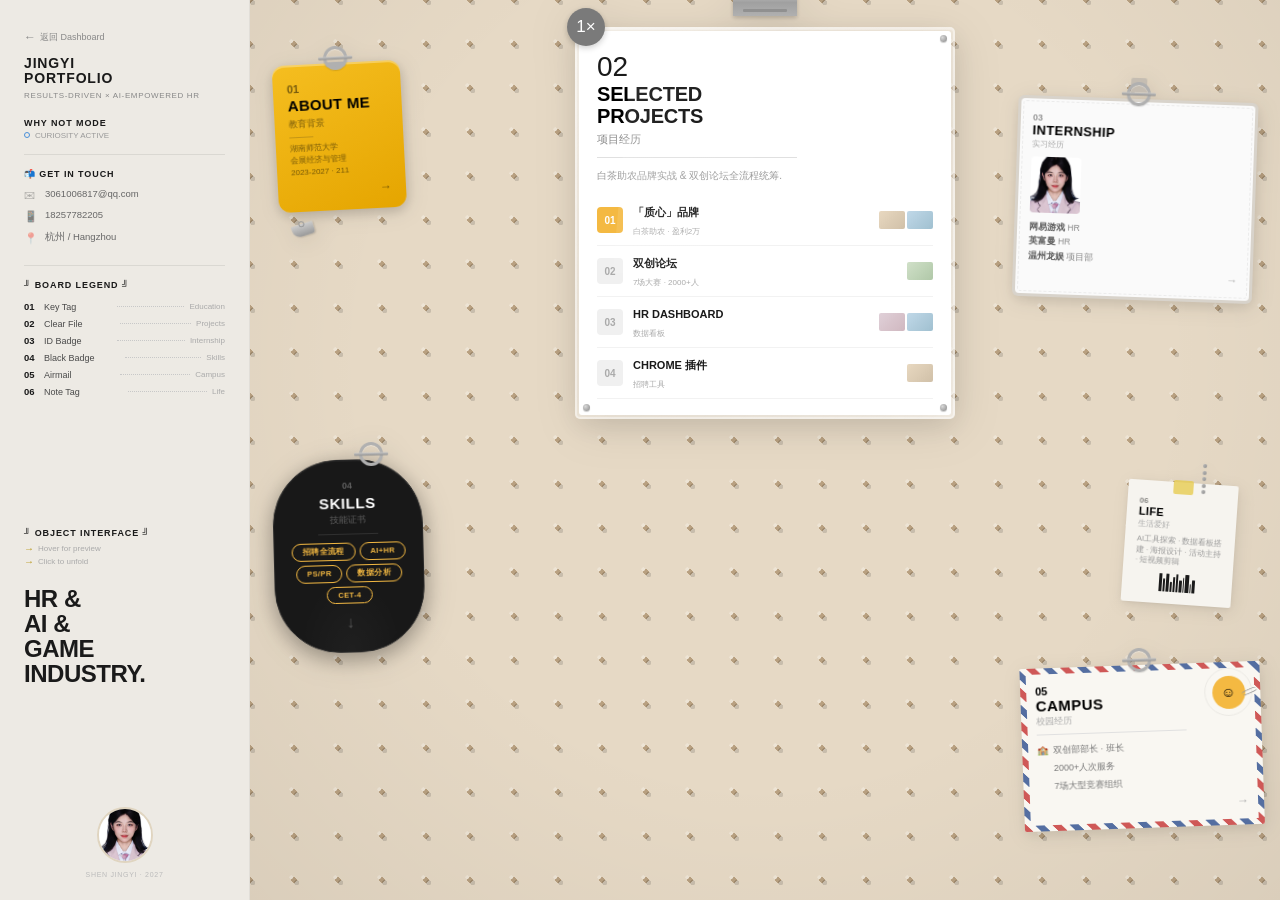
==== about.html @ 55154b43 "feat: add pegboard-style about page with diversified images - New about.html with pegboard/pinboard " ====
<!DOCTYPE html>
<html lang="zh-CN">
<head>
<meta charset="UTF-8">
<meta name="viewport" content="width=device-width, initial-scale=1.0">
<title>关于我 · 沈婧怡</title>
<link rel="icon" href="data:image/svg+xml,<svg xmlns='http://www.w3.org/2000/svg' viewBox='0 0 100 100'><text y='.9em' font-size='90'>📌</text></svg>">
<style>
*,*::before,*::after{box-sizing:border-box;margin:0;padding:0}
html,body{width:100%;height:100%;overflow:hidden;font-family:-apple-system,BlinkMacSystemFont,"SF Pro Display","Helvetica Neue",sans-serif;-webkit-font-smoothing:antialiased}

.app{display:flex;width:100%;height:100vh;background:#EDEAE4}

/* ============================================================
   SIDEBAR — 250px
   ============================================================ */
.sidebar{
  width:250px;min-width:250px;height:100%;background:#EDEAE4;
  padding:30px 24px 22px;display:flex;flex-direction:column;
  border-right:1px solid rgba(0,0,0,0.05);z-index:10;
}
.brand{font-size:14px;font-weight:800;letter-spacing:0.06em;line-height:1.1;color:#1A1A1A}
.brand-sub{font-size:8px;color:#888;letter-spacing:0.08em;text-transform:uppercase;margin:4px 0 18px}
.sidebar hr{border:none;border-top:1px solid rgba(0,0,0,0.08);margin:14px 0}
.mode-label{font-size:9px;font-weight:700;letter-spacing:0.1em;text-transform:uppercase;color:#1A1A1A;margin-bottom:3px}
.mode-status{font-size:8px;color:#999;display:flex;align-items:center;gap:5px}
.mode-dot{width:6px;height:6px;border:1.5px solid #4A90D9;border-radius:50%;flex-shrink:0}
.sec-title{font-size:9px;font-weight:700;letter-spacing:0.1em;text-transform:uppercase;color:#1A1A1A;margin-bottom:8px}
.contact-row{display:flex;align-items:flex-start;gap:7px;margin-bottom:5px;font-size:9.5px;color:#666;line-height:1.5}
.contact-row .ico{flex-shrink:0;opacity:0.45;font-size:11px;width:14px}
.legend-item{display:flex;align-items:center;padding:3px 0;font-size:9px;cursor:pointer;border-radius:2px;transition:background 0.15s}
.legend-item:hover{background:rgba(0,0,0,0.03)}
.legend-item:active{background:rgba(212,180,70,0.15)}
.leg-num{font-weight:700;width:20px;color:#1A1A1A;flex-shrink:0;font-size:9.5px}
.leg-name{flex:1;color:#4A4A4A}
.leg-to{color:#aaa;font-size:8px;flex-shrink:0}
.legend-divider{flex:1;border-bottom:1px dotted #C8C8C8;margin:0 5px;height:0}
.iface{margin-top:auto;padding-top:8px}
.iface-title{font-size:9px;font-weight:700;letter-spacing:0.1em;text-transform:uppercase;color:#1A1A1A;margin-bottom:5px}
.iface-row{font-size:8px;color:#aaa;margin-bottom:2px;display:flex;align-items:center;gap:4px}
.iface-arr{color:#B8991E;font-size:10px}
.hero{flex-shrink:0;margin-top:18px}
.hero-text{font-size:24px;font-weight:900;line-height:1.04;letter-spacing:-0.02em;color:#1A1A1A}
.qr-box{flex-shrink:0;margin-top:14px;text-align:center}
.qr-img{width:48px;height:48px;margin:0 auto 3px;background:#fff;border-radius:4px;display:flex;align-items:center;justify-content:center;font-size:18px;opacity:0.3;border:1px solid #ddd}
.qr-label{font-size:7px;color:#bbb;letter-spacing:0.1em;text-transform:uppercase}

/* ============================================================
   PEGBOARD
   ============================================================ */
.board{
  flex:1;height:100%;position:relative;min-width:800px;overflow:hidden;
  background-color:#E6D9C5;
  background-image:
    radial-gradient(circle at 56% 56%,rgba(0,0,0,0.13) 2.5px,transparent 2.8px),
    radial-gradient(circle at 44% 44%,rgba(255,255,255,0.28) 1.8px,transparent 2.2px),
    radial-gradient(circle,#B8A080 2.6px,transparent 2.7px);
  background-size:44px 44px;
  background-position:22px 22px;
}
.board::after{
  content:'';position:absolute;inset:0;
  background:radial-gradient(ellipse at 50% 40%,transparent 55%,rgba(0,0,0,0.05) 100%);
  pointer-events:none;z-index:0;
}

/* ============================================================
   DETAIL PANEL
   ============================================================ */
.detail-panel{
  position:absolute;top:0;right:-500px;width:460px;height:100%;
  background:rgba(255,255,255,0.94);backdrop-filter:blur(20px);
  -webkit-backdrop-filter:blur(20px);
  border-left:1px solid rgba(0,0,0,0.05);
  box-shadow:-4px 0 32px rgba(0,0,0,0.08);
  z-index:50;padding:36px 32px;overflow-y:auto;
  transition:right 0.45s cubic-bezier(0.22,0.61,0.36,1);
}
.detail-panel.open{right:0}
.dp-backdrop{display:none;position:absolute;inset:0;z-index:49;background:rgba(0,0,0,0.06)}
.dp-backdrop.on{display:block}
.dp-close{position:absolute;top:14px;right:16px;width:28px;height:28px;border-radius:50%;border:1.5px solid rgba(0,0,0,0.1);background:rgba(255,255,255,0.7);display:flex;align-items:center;justify-content:center;cursor:pointer;font-size:13px;color:#999;transition:all 0.2s}
.dp-close:hover{background:#fff;border-color:rgba(0,0,0,0.2);color:#555}
.dp-num{font-size:48px;font-weight:900;color:#E0D5C0;margin-bottom:2px;line-height:1}
.dp-title{font-size:20px;font-weight:800;letter-spacing:0.02em;margin-bottom:2px}
.dp-sub{font-size:11px;color:#aaa;margin-bottom:20px}
.dp-entry{margin-bottom:14px;padding-left:12px;border-left:2px solid #E0D5C0}
.dp-ent-t{font-weight:700;color:#333;font-size:13px;margin-bottom:2px}
.dp-ent-s{font-size:10px;color:#aaa;margin-bottom:4px}
.dp-ent-d{font-size:12px;color:#666;line-height:1.7}

/* ============================================================
   OBJECTS — BASE
   ============================================================ */
.obj{position:absolute;z-index:3;cursor:pointer;transition:transform 0.35s cubic-bezier(0.34,1.56,0.64,1),filter 0.3s;transform-origin:50% 0%}
.obj:hover{z-index:9;filter:drop-shadow(3px 8px 20px rgba(0,0,0,0.18))!important}
.obj.active{z-index:8;filter:drop-shadow(2px 6px 14px rgba(0,0,0,0.14))!important}
.hook-ring{position:absolute;top:-8px;left:50%;transform:translateX(-50%);width:24px;height:24px;border-radius:50%;border:3px solid #B0B0B0;background:transparent;z-index:10;box-shadow:inset 0 1px 0 rgba(255,255,255,0.35),0 1px 1px rgba(0,0,0,0.12)}
.hook-ring::after{content:'';position:absolute;top:50%;left:-8px;right:-8px;height:3px;background:linear-gradient(180deg,#C8C8C8,#909090);border-radius:1px;transform:translateY(-50%)}

/* ============================================================
   OBJ 01 — KEY TAG
   ============================================================ */
.obj-01{top:6%;left:2%;transform:rotate(-3deg);filter:drop-shadow(2px 4px 10px rgba(0,0,0,0.1))}
.obj-01:hover{transform:rotate(-1deg) translateY(-3px)}
.key-body{width:10vw;min-width:110px;max-width:150px;padding:18px 14px 14px;background:linear-gradient(155deg,#F5BE20 0%,#E5A500 100%);border-radius:12px;position:relative;margin-top:9px;box-shadow:inset 0 2px 0 rgba(255,255,255,0.3),0 4px 12px rgba(0,0,0,0.14)}
.key-body::before{content:'';position:absolute;top:-1px;left:50%;transform:translateX(-50%);width:20px;height:5px;background:#B0B0B0;border-radius:0 0 3px 3px}
.key-num{font-size:11px;font-weight:700;opacity:0.5;margin-bottom:3px}
.key-title{font-size:15px;font-weight:800;text-transform:uppercase;line-height:1.1;letter-spacing:0.02em}
.key-cn{font-size:9px;opacity:0.5;margin:3px 0 6px}
.key-dv{width:24px;height:1.5px;background:#1A1A1A;opacity:0.2;margin:5px 0}
.key-desc{font-size:8px;line-height:1.5;opacity:0.5}
.key-arr{font-size:12px;text-align:right;margin-top:5px;opacity:0.5}
.key-charm{position:absolute;bottom:-24px;left:12px;width:22px;height:12px;background:linear-gradient(180deg,#CCC,#999);border-radius:0 0 3px 8px;transform:rotate(-15deg);box-shadow:1px 1px 2px rgba(0,0,0,0.15)}
.key-charm::after{content:'';position:absolute;top:-3px;left:50%;transform:translateX(-50%);width:6px;height:6px;border-radius:50%;border:1.5px solid #999}

/* ============================================================
   OBJ 02 — CLEAR FILE
   ============================================================ */
.obj-02{top:2%;left:50%;transform:translateX(-50%) rotate(0deg);z-index:5;filter:drop-shadow(3px 8px 22px rgba(0,0,0,0.1))}
.obj-02:hover{transform:translateX(-50%) rotate(0.8deg) translateY(-3px)}
.file-clamp{position:absolute;top:-32px;left:50%;transform:translateX(-50%);width:64px;height:30px;background:linear-gradient(180deg,#DDD 0%,#C0C0C0 25%,#A0A0A0 55%,#B0B0B0 100%);border-radius:3px 3px 0 0;z-index:11;box-shadow:0 2px 4px rgba(0,0,0,0.18),inset 0 1px 0 rgba(255,255,255,0.35)}
.file-clamp::after{content:'';position:absolute;bottom:4px;left:50%;transform:translateX(-50%);width:44px;height:3px;background:#909090;border-radius:1px}
.file-body{width:31%;min-width:380px;max-width:520px;position:relative;margin-top:9px;border-radius:5px;background:rgba(255,255,255,0.35);backdrop-filter:blur(6px);-webkit-backdrop-filter:blur(6px);border:2px solid rgba(255,255,255,0.4);box-shadow:inset 0 1px 0 rgba(255,255,255,0.3),0 8px 28px rgba(0,0,0,0.08)}
.file-edge{position:absolute;inset:-2px;border-radius:7px;background:linear-gradient(135deg,rgba(255,255,255,0.45) 0%,rgba(255,255,255,0.05) 35%,transparent 50%,rgba(255,255,255,0.1) 70%,rgba(255,255,255,0.3) 100%);pointer-events:none;z-index:0}
.file-body::after{content:'';position:absolute;top:8%;left:12%;width:35%;height:55%;background:linear-gradient(135deg,rgba(255,255,255,0.18),transparent);border-radius:2px;pointer-events:none;z-index:2;transform:skewX(-5deg)}
.file-screw{position:absolute;width:7px;height:7px;border-radius:50%;background:radial-gradient(circle at 35% 35%,#D8D8D8,#888);z-index:12;box-shadow:0 1px 1px rgba(0,0,0,0.2)}
.file-screw:nth-child(1){top:6px;left:6px}
.file-screw:nth-child(2){top:6px;right:6px}
.file-screw:nth-child(3){bottom:6px;left:6px}
.file-screw:nth-child(4){bottom:6px;right:6px}
.onex{position:absolute;top:-10px;left:-8px;width:38px;height:38px;border-radius:50%;background:#7A7A7A;display:flex;align-items:center;justify-content:center;color:#FFF;font-size:17px;font-weight:300;z-index:13;box-shadow:0 2px 6px rgba(0,0,0,0.2)}
.file-inner{position:relative;z-index:1;padding:22px 18px 16px;background:#FFF;margin:2px;border-radius:3px;min-height:300px}
.fin-num{font-size:28px;font-weight:300;color:#1A1A1A;line-height:1}
.fin-title{font-size:20px;font-weight:800;letter-spacing:-0.01em;text-transform:uppercase;line-height:1.1;margin-top:2px}
.fin-cn{font-size:11px;color:#888;margin-top:5px}
.fin-dv{width:200px;height:1px;background:#E0E0E0;margin:10px 0}
.fin-desc{font-size:10px;color:#999;line-height:1.5;margin-bottom:12px}
.plist{list-style:none}
.pli{display:flex;align-items:center;gap:10px;padding:7px 0;border-bottom:1px solid #F2F2F2}
.pli-dot{width:26px;height:26px;border-radius:4px;display:flex;align-items:center;justify-content:center;font-size:10px;font-weight:700;flex-shrink:0}
.pli-dot.gold{background:#F4B942;color:#FFF}
.pli-dot.gray{background:#F0F0F0;color:#AAA}
.pli-info{flex:1}
.pli-name{font-size:11px;font-weight:700;color:#1A1A1A;text-transform:uppercase}
.pli-tag{font-size:8px;color:#AAA}
.pli-imgs{display:flex;gap:2px}
.pli-img{width:26px;height:18px;border-radius:2px}
.i1{background:linear-gradient(135deg,#E8D8C0,#D0C0A8)}
.i2{background:linear-gradient(135deg,#C0D8E8,#A0C0D0)}
.i3{background:linear-gradient(135deg,#D0E0C8,#B0C8A8)}
.i4{background:linear-gradient(135deg,#E0D0D8,#D0B8C0)}

/* ============================================================
   OBJ 03 — ID BADGE
   ============================================================ */
.obj-03{top:10%;right:2%;transform:rotate(2deg);filter:drop-shadow(2px 4px 10px rgba(0,0,0,0.1))}
.obj-03:hover{transform:rotate(3.5deg) translateY(-3px)}
.id-loop{position:absolute;top:-12px;left:50%;transform:translateX(-50%);width:16px;height:14px;background:#C5BDB2;border-radius:2px 2px 0 0}
.id-body{width:20%;min-width:240px;max-width:320px;margin-top:9px;background:#D8D3CB;border-radius:6px;padding:3px;box-shadow:0 4px 12px rgba(0,0,0,0.06)}
.id-inner{background:#FAFAFA;border-radius:4px;padding:14px 12px;position:relative}
.id-inner::before{content:'';position:absolute;inset:2px;border-radius:3px;border:1px dashed rgba(0,0,0,0.06);pointer-events:none}
.id-num{font-size:9px;font-weight:700;opacity:0.4}
.id-title{font-size:13px;font-weight:800;text-transform:uppercase;letter-spacing:0.03em}
.id-cn{font-size:8px;color:#AAA;margin-top:1px}
.id-photo{width:50px;height:56px;border-radius:3px;margin:7px 0;display:flex;align-items:center;justify-content:center;overflow:hidden}
.id-row{font-size:8.5px;color:#888;line-height:1.7}
.id-row strong{color:#555}
.id-arr{font-size:11px;text-align:right;margin-top:5px;color:#AAA}

/* ============================================================
   OBJ 04 — BLACK BADGE
   ============================================================ */
.obj-04{top:50%;left:2%;transform:rotate(-1.5deg);filter:drop-shadow(2px 5px 14px rgba(0,0,0,0.16))}
.obj-04:hover{transform:rotate(0deg) translateY(-3px)}
.badge-body{width:13%;min-width:150px;max-width:200px;margin-top:9px;padding:20px 14px;background:#181818;border-radius:65px;color:#FFF;text-align:center;box-shadow:inset 0 1px 0 rgba(255,255,255,0.04),0 6px 20px rgba(0,0,0,0.24);border:1px solid #2A2A2A;position:relative}
.badge-body::after{content:'';position:absolute;bottom:0;left:15%;width:70%;height:40%;background:radial-gradient(ellipse at 50% 100%,rgba(255,255,255,0.03),transparent 70%);pointer-events:none;border-radius:65px}
.badge-num{font-size:9px;font-weight:700;opacity:0.3;margin-bottom:4px}
.badge-title{font-size:15px;font-weight:800;letter-spacing:0.04em;text-transform:uppercase}
.badge-cn{font-size:8.5px;opacity:0.3;margin:3px 0 7px}
.badge-dv{width:60px;height:1px;background:rgba(255,255,255,0.1);margin:0 auto 8px}
.badge-chips{display:flex;flex-wrap:wrap;gap:4px;justify-content:center}
.badge-chip{font-size:7.5px;font-weight:600;padding:3px 10px;border-radius:10px;border:1px solid #F4B942;color:#F4B942;letter-spacing:0.05em}
.badge-arr{font-size:16px;text-align:center;margin-top:10px;opacity:0.25}

/* ============================================================
   OBJ 05 — AIRMAIL
   ============================================================ */
.obj-05{bottom:8%;right:2%;transform:rotate(-2deg);filter:drop-shadow(2px 4px 10px rgba(0,0,0,0.08))}
.obj-05:hover{transform:rotate(0deg) translateY(-3px)}
.air-body{width:20%;min-width:240px;max-width:320px;margin-top:9px;padding:17px 15px;background:#F9F7F2;border-radius:2px;position:relative;overflow:hidden;box-shadow:0 4px 12px rgba(0,0,0,0.06)}
.air-body::before{content:'';position:absolute;inset:0;border:6px solid transparent;border-image:repeating-linear-gradient(45deg,#C53030 0,#C53030 6px,#F9F7F2 6px,#F9F7F2 12px,#2B4C8C 12px,#2B4C8C 18px,#F9F7F2 18px,#F9F7F2 24px) 6;pointer-events:none;opacity:0.8}
.air-num{font-size:11px;font-weight:700;position:relative;z-index:1}
.air-title{font-size:15px;font-weight:800;letter-spacing:0.03em;text-transform:uppercase;position:relative;z-index:1}
.air-cn{font-size:8.5px;color:#AAA;position:relative;z-index:1;margin:2px 0 5px}
.air-dv{width:150px;height:1px;background:#E0E0E0;margin:6px 0;position:relative;z-index:1}
.postmark{position:absolute;top:6px;right:8px;width:48px;height:48px;border-radius:50%;z-index:2;display:flex;align-items:center;justify-content:center;border:1.5px solid rgba(0,0,0,0.06)}
.postmark-inner{width:33px;height:33px;border-radius:50%;background:#F4B942;display:flex;align-items:center;justify-content:center;position:relative}
.postmark-face{font-size:14px}
.postmark-waves{position:absolute;right:-6px;top:50%;width:16px;height:5px;border-top:1.5px solid #999;border-bottom:1.5px solid #999;border-radius:40%;transform:translateY(-50%) rotate(-22deg)}
.air-lines{position:relative;z-index:1;font-size:9px;color:#777;line-height:2;display:flex;align-items:flex-start;gap:5px}
.air-arr{font-size:12px;text-align:right;margin-top:5px;color:#AAA;position:relative;z-index:1}

/* ============================================================
   OBJ 06 — NOTE TAG
   ============================================================ */
.obj-06{top:52%;right:0%;transform:rotate(4deg);filter:drop-shadow(2px 4px 8px rgba(0,0,0,0.08))}
.obj-06:hover{transform:rotate(6deg) translateY(-3px)}
.ball-chain{position:absolute;top:-4px;left:50%;transform:translateX(-50%);display:flex;flex-direction:column;align-items:center;gap:2.5px;z-index:10}
.ball{width:4px;height:4px;border-radius:50%;background:linear-gradient(135deg,#B8B8B8,#909090);box-shadow:0 0.5px 0 rgba(255,255,255,0.2),0 0.5px 0.5px rgba(0,0,0,0.1)}
.note-body{width:9%;min-width:110px;max-width:150px;margin-top:16px;padding:16px 12px 12px;background:#F6F4EF;border-radius:2px;position:relative;box-shadow:0 2px 8px rgba(0,0,0,0.05),0 1px 2px rgba(0,0,0,0.03)}
.note-body::before{content:'';position:absolute;top:-2px;left:50%;transform:translateX(-50%);width:20px;height:14px;background:#E5C840;border-radius:2px;opacity:0.72;z-index:2}
.note-num{font-size:8px;font-weight:700;opacity:0.45}
.note-title{font-size:11px;font-weight:800;letter-spacing:0.03em;text-transform:uppercase}
.note-cn{font-size:7.5px;color:#AAA;margin-top:2px}
.note-desc{font-size:7.5px;color:#999;line-height:1.4;margin-top:5px}
.barcode{display:flex;gap:1px;align-items:flex-end;height:18px;margin-top:6px;justify-content:center}
.bar{background:#1A1A1A;border-radius:0.5px}

/* ============================================================
   ANIMATIONS
   ============================================================ */
@keyframes s1{0%,100%{transform:rotate(-3deg)}50%{transform:rotate(-1deg)}}
@keyframes s2{0%,100%{transform:translateX(-50%) rotate(0deg)}50%{transform:translateX(-50%) rotate(1.5deg)}}
@keyframes s3{0%,100%{transform:rotate(2deg)}50%{transform:rotate(4deg)}}
@keyframes s4{0%,100%{transform:rotate(-1.5deg)}50%{transform:rotate(1deg)}}
@keyframes s5{0%,100%{transform:rotate(-2deg)}50%{transform:rotate(0.5deg)}}
@keyframes s6{0%,100%{transform:rotate(4deg)}50%{transform:rotate(6.5deg)}}

.particle{position:absolute;pointer-events:none;z-index:60;animation:popOut 0.45s ease-out forwards}
@keyframes popOut{0%{opacity:1;transform:translate(0,0) scale(1)}100%{opacity:0;transform:translate(var(--px),var(--py)) scale(0)}}

/* ============================================================
   RESPONSIVE
   ============================================================ */
@media(max-width:1100px){
  .sidebar{width:200px;min-width:200px;padding:20px 16px}
  .file-body{min-width:300px}.file-inner{min-height:240px}
  .id-body{min-width:200px}.air-body{min-width:200px}
  .detail-panel{width:380px}
}
</style>
</head>
<body>

<div class="app">

  <!-- SIDEBAR -->
  <aside class="sidebar">
    <a href="index.html" style="text-decoration:none;font-size:9px;color:#888;display:flex;align-items:center;gap:4px;margin-bottom:12px"><span style="font-size:12px">&#8592;</span> 返回 Dashboard</a>
    <div class="brand">JINGYI<br>PORTFOLIO</div>
    <div class="brand-sub">RESULTS-DRIVEN &times; AI-EMPOWERED HR</div>
    <div class="mode-label">WHY NOT MODE</div>
    <div class="mode-status"><span class="mode-dot"></span> CURIOSITY ACTIVE</div>
    <hr>
    <div class="sec-title">&#128236; GET IN TOUCH</div>
    <div class="contact-row"><span class="ico">&#9993;</span><span>3061006817@qq.com</span></div>
    <div class="contact-row"><span class="ico">&#128241;</span><span>18257782205</span></div>
    <div class="contact-row"><span class="ico">&#128205;</span><span>杭州 / Hangzhou</span></div>
    <hr>
    <div class="sec-title">&#9564; BOARD LEGEND &#9565;</div>
    <div class="legend-item" data-t="01"><span class="leg-num">01</span><span class="leg-name">Key Tag</span><span class="legend-divider"></span><span class="leg-to">Education</span></div>
    <div class="legend-item" data-t="02"><span class="leg-num">02</span><span class="leg-name">Clear File</span><span class="legend-divider"></span><span class="leg-to">Projects</span></div>
    <div class="legend-item" data-t="03"><span class="leg-num">03</span><span class="leg-name">ID Badge</span><span class="legend-divider"></span><span class="leg-to">Internship</span></div>
    <div class="legend-item" data-t="04"><span class="leg-num">04</span><span class="leg-name">Black Badge</span><span class="legend-divider"></span><span class="leg-to">Skills</span></div>
    <div class="legend-item" data-t="05"><span class="leg-num">05</span><span class="leg-name">Airmail</span><span class="legend-divider"></span><span class="leg-to">Campus</span></div>
    <div class="legend-item" data-t="06"><span class="leg-num">06</span><span class="leg-name">Note Tag</span><span class="legend-divider"></span><span class="leg-to">Life</span></div>
    <div class="iface">
      <div class="iface-title">&#9564; OBJECT INTERFACE &#9565;</div>
      <div class="iface-row"><span class="iface-arr">&rarr;</span> Hover for preview</div>
      <div class="iface-row"><span class="iface-arr">&rarr;</span> Click to unfold</div>
    </div>
    <div class="hero"><div class="hero-text">HR &amp;<br>AI &amp;<br>GAME<br>INDUSTRY.</div></div>
    <div style="margin-top:auto;text-align:center"><img src="img/portrait.jpg" style="width:56px;height:56px;border-radius:50%;object-fit:cover;border:2px solid #E0D5C0;margin-bottom:4px" alt=""><div style="font-size:7px;color:#bbb;letter-spacing:0.1em">SHEN JINGYI &middot; 2027</div></div>
  </aside>

  <!-- PEGBOARD -->
  <main class="board" id="board">
    <div class="dp-backdrop" id="dpBackdrop"></div>
    <div class="detail-panel" id="detailPanel">
      <button class="dp-close" id="dpClose">&#10005;</button>
      <div class="dp-num" id="dpNum">01</div>
      <div class="dp-title" id="dpTitle">About Me</div>
      <div class="dp-sub" id="dpSub">Education</div>
      <div id="dpBody"></div>
    </div>

    <!-- 01 KEY TAG &rarr; Education -->
    <div class="obj obj-01" data-m="01">
      <div class="hook-ring"></div>
      <div class="key-body">
        <div class="key-num">01</div><div class="key-title">ABOUT ME</div><div class="key-cn">教育背景</div><div class="key-dv"></div>
        <div class="key-desc">湖南师范大学<br>会展经济与管理<br>2023-2027 &middot; 211</div><div class="key-arr">&rarr;</div>
      </div>
      <div class="key-charm"></div>
    </div>

    <!-- 02 CLEAR FILE &rarr; Projects -->
    <div class="obj obj-02" data-m="02">
      <div class="file-clamp"></div>
      <div class="onex">1&times;</div>
      <div class="file-body">
        <span class="file-screw"></span><span class="file-screw"></span><span class="file-screw"></span><span class="file-screw"></span>
        <div class="file-edge"></div>
        <div class="file-inner">
          <div class="fin-num">02</div>
          <div class="fin-title">SELECTED<br>PROJECTS</div>
          <div class="fin-cn">项目经历</div><div class="fin-dv"></div>
          <div class="fin-desc">白茶助农品牌实战 &amp; 双创论坛全流程统筹.</div>
          <ul class="plist">
            <li class="pli"><span class="pli-dot gold">01</span><span class="pli-info"><span class="pli-name">「质心」品牌</span><br><span class="pli-tag">白茶助农 &middot; 盈利2万</span></span><span class="pli-imgs"><span class="pli-img i1"></span><span class="pli-img i2"></span></span></li>
            <li class="pli"><span class="pli-dot gray">02</span><span class="pli-info"><span class="pli-name">双创论坛</span><br><span class="pli-tag">7场大赛 &middot; 2000+人</span></span><span class="pli-imgs"><span class="pli-img i3"></span></span></li>
            <li class="pli"><span class="pli-dot gray">03</span><span class="pli-info"><span class="pli-name">HR DASHBOARD</span><br><span class="pli-tag">数据看板</span></span><span class="pli-imgs"><span class="pli-img i4"></span><span class="pli-img i2"></span></span></li>
            <li class="pli"><span class="pli-dot gray">04</span><span class="pli-info"><span class="pli-name">CHROME 插件</span><br><span class="pli-tag">招聘工具</span></span><span class="pli-imgs"><span class="pli-img i1"></span></span></li>
          </ul>
        </div>
      </div>
    </div>

    <!-- 03 ID BADGE &rarr; Internship -->
    <div class="obj obj-03" data-m="03">
      <div class="hook-ring"></div><div class="id-loop"></div>
      <div class="id-body"><div class="id-inner">
        <div class="id-num">03</div><div class="id-title">INTERNSHIP</div><div class="id-cn">实习经历</div>
        <div class="id-photo"><img src="img/portrait.jpg" style="width:100%;height:100%;object-fit:cover;border-radius:3px" alt=""></div>
        <div class="id-row"><strong>网易游戏</strong> HR</div>
        <div class="id-row"><strong>英富曼</strong> HR</div>
        <div class="id-row"><strong>温州龙娱</strong> 项目部</div>
        <div class="id-arr">&rarr;</div>
      </div></div>
    </div>

    <!-- 04 BLACK BADGE &rarr; Skills -->
    <div class="obj obj-04" data-m="04">
      <div class="hook-ring"></div>
      <div class="badge-body">
        <div class="badge-num">04</div><div class="badge-title">SKILLS</div><div class="badge-cn">技能证书</div><div class="badge-dv"></div>
        <div class="badge-chips">
          <span class="badge-chip">招聘全流程</span><span class="badge-chip">AI+HR</span><span class="badge-chip">PS/PR</span><span class="badge-chip">数据分析</span><span class="badge-chip">CET-4</span>
        </div>
        <div class="badge-arr">&darr;</div>
      </div>
    </div>

    <!-- 05 AIRMAIL &rarr; Campus -->
    <div class="obj obj-05" data-m="05">
      <div class="hook-ring"></div>
      <div class="air-body">
        <div class="postmark"><div class="postmark-inner"><span class="postmark-face">&#9786;</span></div><div class="postmark-waves"></div></div>
        <div class="air-num">05</div><div class="air-title">CAMPUS</div><div class="air-cn">校园经历</div><div class="air-dv"></div>
        <div class="air-lines"><span>&#127979;</span><span>双创部部长 &middot; 班长<br>2000+人次服务<br>7场大型竞赛组织</span></div>
        <div class="air-arr">&rarr;</div>
      </div>
    </div>

    <!-- 06 NOTE TAG &rarr; Life -->
    <div class="obj obj-06" data-m="06">
      <div class="ball-chain"><span class="ball"></span><span class="ball"></span><span class="ball"></span><span class="ball"></span><span class="ball"></span></div>
      <div class="note-body">
        <div class="note-num">06</div><div class="note-title">LIFE</div><div class="note-cn">生活爱好</div>
        <div class="note-desc">AI工具探索  &middot;  数据看板搭建  &middot;  海报设计  &middot;  活动主持  &middot;  短视频剪辑</div>
        <div class="barcode"><span class="bar" style="width:3px;height:100%"></span><span class="bar" style="width:1.5px;height:68%"></span><span class="bar" style="width:3.5px;height:100%"></span><span class="bar" style="width:1.5px;height:52%"></span><span class="bar" style="width:2.5px;height:82%"></span><span class="bar" style="width:1.5px;height:100%"></span><span class="bar" style="width:3px;height:62%"></span><span class="bar" style="width:1.5px;height:78%"></span><span class="bar" style="width:3.5px;height:100%"></span><span class="bar" style="width:1.5px;height:48%"></span><span class="bar" style="width:2.5px;height:72%"></span></div>
      </div>
    </div>
  </main>
</div>

<script>
const DATA={
  '01':{t:'About Me',s:'教育背景',b:'<div style="margin-bottom:16px"><img src="https://mb-mlbclaw-pub.nos-jd.163yun.com/uploads/20260731/1785491335182_2680_5b41f710e3c5a632ef06c3c3388316f5.jpg" style="width:100%;height:160px;object-fit:cover;border-radius:8px" loading="lazy" alt="校园演讲"></div><div class="dp-entry"><div class="dp-ent-t">湖南师范大学（211）</div><div class="dp-ent-s">会展经济与管理 · 本科 · 2023.09 - 2027.07</div><div class="dp-ent-d">主修：人力资源、公共关系学、会展策划、会计学、管理系统。综合成绩稳居班级前列。预备党员。</div></div><div class="dp-entry"><div class="dp-ent-t">获得荣誉</div><div class="dp-ent-s">校一等奖学金 + 三好学生 + 百优共青团干部 + 十佳学生干部</div><div class="dp-ent-d">全国高校商业精英挑战赛·文旅与会展竞赛 <strong>全国亚军</strong>（第一负责人/答辩人）；湖南省大学生酒店管理商业策划创意大赛 <strong>省一等奖</strong>；中国国际大学生创新大赛校三等奖等 20 余项。</div></div>'},
  '02':{t:'Selected Projects',s:'项目经历',b:'<div style="margin-bottom:8px"><img src="https://mb-mlbclaw-pub.nos-jd.163yun.com/uploads/20260731/1785490596741_3924_3709ec34004dc6d7b5761e2d7bf2ebee.jpg" style="width:100%;height:120px;object-fit:cover;border-radius:6px" loading="lazy" alt="茶园采茶"></div><div class="dp-entry"><div class="dp-ent-t">白茶助农计划「质心」品牌</div><div class="dp-ent-s">项目负责人 · 2025.01 - 至今</div><div class="dp-ent-d">从项目企划、产品设计、供应商对接到上架全流程主导，深入福鼎茶园实地调研。获省级大创立项 + 10,000 元经费，截至目前实现盈利 20,000 元。获十余家媒体报道及福鼎电视台专访。</div></div><div style="margin-bottom:8px"><img src="https://mb-mlbclaw-pub.nos-jd.163yun.com/uploads/20260731/1785491350235_1437_eecb7a1d1846fe4b1103585ecd964e45.jpg" style="width:100%;height:120px;object-fit:cover;border-radius:6px" loading="lazy" alt="竞赛分组"></div><div class="dp-entry"><div class="dp-ent-t">创新创业论坛负责人</div><div class="dp-ent-s">论坛负责人 / 活动统筹 · 2023.07 - 至今</div><div class="dp-ent-d">组织并主持多场创新创业讲座与项目培训，成功举办 7 场大型双创竞赛及多次活动，统筹 2,000+ 人次服务落地。独立审核 450+ 份参赛材料并完成意向沟通。负责活动主持、海报制作、新闻撰写与总结汇报。</div></div><div style="margin-bottom:8px"><img src="https://mb-mlbclaw-pub.nos-jd.163yun.com/uploads/20260731/1785493612538_1822_b1daa6f5ee67e4990386105b3adf77f1.jpg" style="width:100%;height:120px;object-fit:cover;border-radius:6px" loading="lazy" alt="工作桌面"></div><div class="dp-entry"><div class="dp-ent-t">HR Dashboard + Chrome 插件</div><div class="dp-ent-s">个人项目</div><div class="dp-ent-d">搭建数据驱动的招聘管道看板（含漏斗分析、面试追踪、Offer管理），开发 Chrome 插件打通 Boss直聘/脉脉/网易EHR，一键职位发布与简历上传。</div></div>'},
  '03':{t:'Internship',s:'实习经历',b:'<div style="margin-bottom:12px"><img src="https://mb-mlbclaw-pub.nos-jd.163yun.com/uploads/20260731/1785493543003_6514_image.png" style="width:100%;height:130px;object-fit:cover;border-radius:8px" loading="lazy" alt="网易内推活动"></div><div class="dp-entry"><div class="dp-ent-t">网易游戏 · HR 实习生</div><div class="dp-ent-s">2026.07 - 至今 | 杭州</div><div class="dp-ent-d">负责游戏美术/策划/程序/测开多岗位全流程招聘。月内 250+ 电话初筛，135+ 人推荐业务，5 人至 Offer，16 人管道活跃。深度参与 AI 寻访平台共建，搭建 Claude + OpenClaw 评估工作流。参与校招活动组织与伯乐内推执行。</div></div><div style="margin-bottom:12px"><img src="https://mb-mlbclaw-pub.nos-jd.163yun.com/uploads/20260731/1785493396970_2167_b4487e077581ba282085917bb073d7ee.jpg" style="width:100%;height:130px;object-fit:cover;border-radius:8px" loading="lazy" alt="展会"></div><div class="dp-entry"><div class="dp-ent-t">英富曼企业管理（上海）· HR 实习生</div><div class="dp-ent-s">2026.03 - 2026.07 | 上海</div><div class="dp-ent-d">独立负责多城市全流程实习生招聘，累计交付 44 人，周均面试 25 场，二面通过率 60%，到岗率 90%。主导宁波两所高校校招项目，覆盖学生 300+ 人。优化实习生招聘 SOP，搭建标准化面试话术库。</div></div><div style="margin-bottom:12px"><img src="https://mb-mlbclaw-pub.nos-jd.163yun.com/uploads/20260731/1785492993449_8997_9459818d551b12f37303c3ca27480ad6.jpg" style="width:100%;height:130px;object-fit:cover;border-radius:8px" loading="lazy" alt="演唱会舞台"></div><div class="dp-entry"><div class="dp-ent-t">温州龙娱文化传媒 · 项目部实习生</div><div class="dp-ent-s">2025.07 - 2025.09 | 温州</div><div class="dp-ent-d">参与大型演唱会项目执行，负责宣传物料设计、社交媒体运营与跨部门协调。独立制作演出宣传图，运营抖音粉丝社群（答疑 100+ 条），协助艺人新媒体宣发并剪辑短视频。</div></div>'},
  '04':{t:'Skills',s:'技能证书',b:'<div style="margin-bottom:16px"><img src="https://mb-mlbclaw-pub.nos-jd.163yun.com/uploads/20260731/1785491345691_9760_ca6759099e3ee1a6053dab5a93b0299c.jpg" style="width:100%;height:120px;object-fit:cover;border-radius:8px" loading="lazy" alt="办公工作"></div><div class="dp-entry"><div class="dp-ent-t">专业技能</div><div class="dp-ent-d" style="display:flex;flex-wrap:wrap;gap:5px;margin-top:4px"><span style="display:inline-block;font-size:11px;padding:4px 14px;border-radius:14px;border:1px solid #F4B942;color:#F4B942;font-weight:600">招聘全流程</span><span style="display:inline-block;font-size:11px;padding:4px 14px;border-radius:14px;border:1px solid #F4B942;color:#F4B942;font-weight:600">AI + HR</span><span style="display:inline-block;font-size:11px;padding:4px 14px;border-radius:14px;border:1px solid #F4B942;color:#F4B942;font-weight:600">Office 全家桶</span><span style="display:inline-block;font-size:11px;padding:4px 14px;border-radius:14px;border:1px solid #F4B942;color:#F4B942;font-weight:600">PS / PR / 剪映</span><span style="display:inline-block;font-size:11px;padding:4px 14px;border-radius:14px;border:1px solid #F4B942;color:#F4B942;font-weight:600">数据分析</span><span style="display:inline-block;font-size:11px;padding:4px 14px;border-radius:14px;border:1px solid #F4B942;color:#F4B942;font-weight:600">海报设计</span><span style="display:inline-block;font-size:11px;padding:4px 14px;border-radius:14px;border:1px solid #F4B942;color:#F4B942;font-weight:600">短视频剪辑</span></div></div><div class="dp-entry"><div class="dp-ent-t">语言与证书</div><div class="dp-ent-d">中文（母语）· 大学英语四级 · 计算机二级 · 导游资格证</div></div>'},
  '05':{t:'Campus',s:'校园经历',b:'<div style="margin-bottom:16px"><img src="https://mb-mlbclaw-pub.nos-jd.163yun.com/uploads/20260731/1785491060524_7710_22cc88309b9f84caf9d01a14d09c1981.jpg" style="width:100%;height:140px;object-fit:cover;border-radius:8px" loading="lazy" alt="讲台发言"></div><div class="dp-entry"><div class="dp-ent-t">青年创新创业部部长</div><div class="dp-ent-s">2024 - 2025</div><div class="dp-ent-d">部门获评「优秀团学工作团队」「优秀组织奖」。组织并主持多场大型双创竞赛与讲座，统筹 2,000+ 人次服务。对接校内外导师、组织机构及参赛团队，独立审核 450+ 份参赛材料。</div></div><div class="dp-entry"><div class="dp-ent-t">班长</div><div class="dp-ent-s">2025 - 至今</div><div class="dp-ent-d">班级获「校百优红旗团支部」「校先进班集体」荣誉称号。</div></div><div style="margin-bottom:8px"><img src="img/award-board.jpg" style="width:100%;height:110px;object-fit:cover;border-radius:6px" alt="竞赛入围"></div><div class="dp-entry"><div class="dp-ent-t">第二届全国大学生职业规划大赛</div><div class="dp-ent-s">全国总决赛执行</div><div class="dp-ent-d">参与场地布置、流程行接等赛事执行工作。</div></div>'},
  '06':{t:'Life',s:'生活爱好',b:'<div style="display:grid;grid-template-columns:1fr 1fr;gap:6px;margin-bottom:16px"><img src="img/life-street.jpg" style="width:100%;height:100px;object-fit:cover;border-radius:6px" alt=""><img src="img/award-ceremony.jpg" style="width:100%;height:100px;object-fit:cover;border-radius:6px" alt=""></div><div class="dp-entry"><div class="dp-ent-t">📊 数据看板搭建</div><div class="dp-ent-d">喜欢用 Excel + AI 工具搭建招聘数据看板与自动化表格，享受从数据中发现规律的过程。</div></div><div class="dp-entry"><div class="dp-ent-t">🎨 海报与物料设计</div><div class="dp-ent-d">擅长使用 PS / Canva / 剪映制作活动海报、宣传物料与短视频内容。</div></div><div class="dp-entry"><div class="dp-ent-t">🤖 AI 工具探索</div><div class="dp-ent-d">日常使用 Claude + OpenClaw 搭建工作流，热爱探索 AI 如何赋能 HR 场景。同时搭建了个人 HR Dashboard 与 Chrome 招聘插件。</div></div><div class="dp-entry"><div class="dp-ent-t">🎤 活动主持与表达</div><div class="dp-ent-d">多次担任大型活动主持人，享受公众表达与现场控场的挑战感。</div></div>'}
};

const board=document.getElementById('board'),panel=document.getElementById('detailPanel'),backdrop=document.getElementById('dpBackdrop'),dpNum=document.getElementById('dpNum'),dpTitle=document.getElementById('dpTitle'),dpSub=document.getElementById('dpSub'),dpBody=document.getElementById('dpBody'),dpClose=document.getElementById('dpClose'),objs=document.querySelectorAll('.obj'),legends=document.querySelectorAll('.legend-item');
let active=null;

function burst(x,y,n=14){
  const cs=['#F4B942','#C53030','#2B4C8C','#1A1A1A','#E0D5C0'];
  for(let i=0;i<n;i++){
    const p=document.createElement('div');p.classList.add('particle');
    const s=3+Math.random()*4;
    Object.assign(p.style,{width:s+'px',height:s+'px',borderRadius:Math.random()>.5?'50%':'2px',background:cs[Math.floor(Math.random()*cs.length)],left:x+'px',top:y+'px'});
    const a=Math.random()*Math.PI*2,d=18+Math.random()*40;
    p.style.setProperty('--px',Math.cos(a)*d+'px');p.style.setProperty('--py',Math.sin(a)*d+'px');
    board.appendChild(p);setTimeout(()=>p.remove(),550);
  }
}
function open(num,el){
  if(active===num)return;
  if(el){const r=el.getBoundingClientRect(),br=board.getBoundingClientRect();burst(r.left+r.width/2-br.left,r.top+r.height/2-br.top);}
  active=num;const d=DATA[num];
  dpNum.textContent=num;dpTitle.textContent=d.t;dpSub.textContent=d.s;dpBody.innerHTML=d.b;
  panel.classList.add('open');backdrop.classList.add('on');
  legends.forEach(l=>l.classList.toggle('active',l.dataset.t===num));objs.forEach(o=>o.classList.toggle('active',o.dataset.m===num));
}
function close(){active=null;panel.classList.remove('open');backdrop.classList.remove('on');legends.forEach(l=>l.classList.remove('active'));objs.forEach(o=>o.classList.remove('active'));}
objs.forEach(o=>o.addEventListener('click',e=>{e.stopPropagation();open(o.dataset.m,o)}));
dpClose.addEventListener('click',close);backdrop.addEventListener('click',close);
legends.forEach(l=>l.addEventListener('click',()=>{const m=l.dataset.t;open(m,document.querySelector('.obj[data-m="'+m+'"]'))}));
document.addEventListener('keydown',e=>{if(e.key==='Escape')close()});
const swings=['s1','s2','s3','s4','s5','s6'];
['.obj-01','.obj-02','.obj-03','.obj-04','.obj-05','.obj-06'].forEach((s,i)=>{const el=document.querySelector(s);if(el){el.style.animation=swings[i]+' '+(4+Math.random()*3)+'s ease-in-out infinite';el.style.animationDelay=Math.random()*2+'s'}});
</script>
</body>
</html>
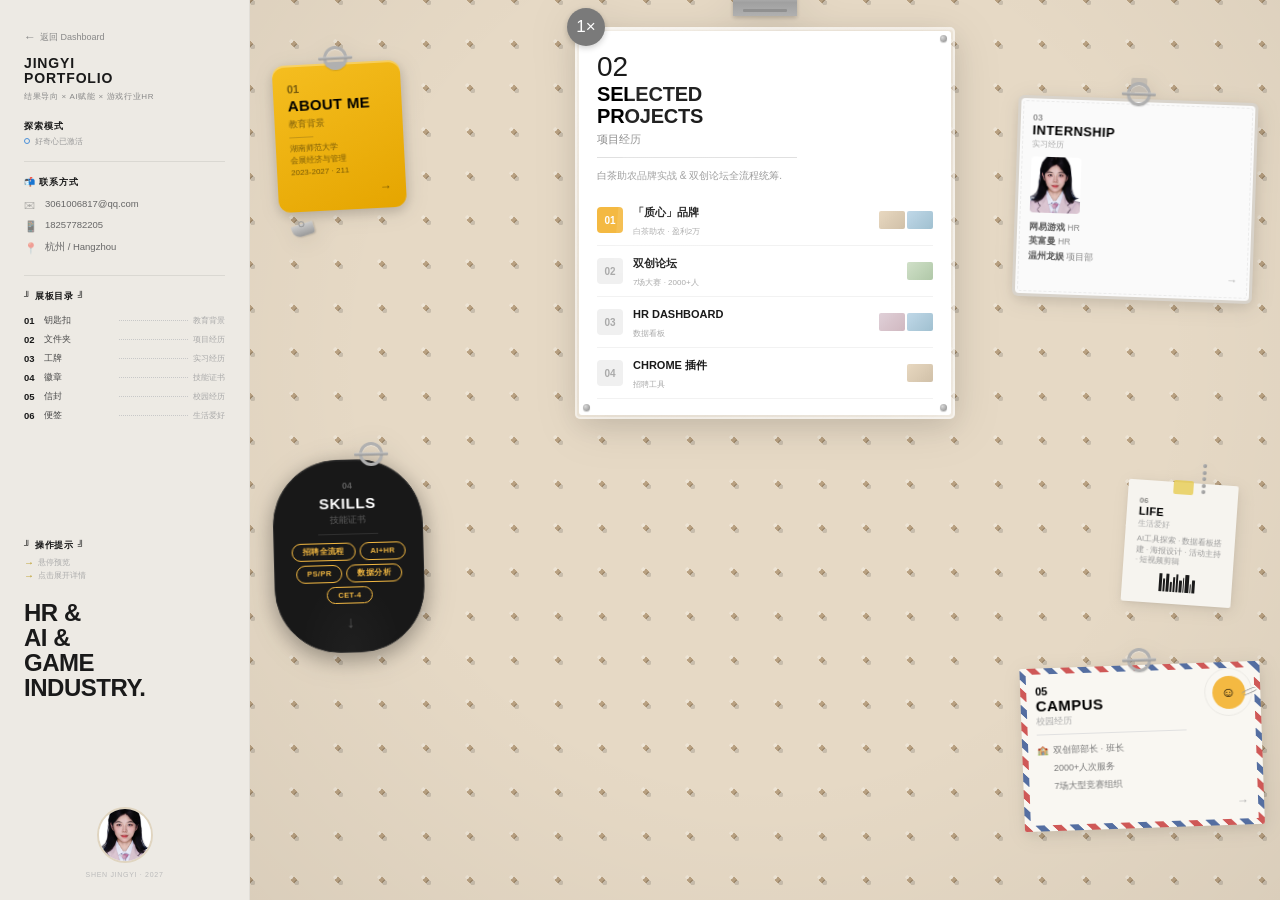
==== commit a72cf1a5: "style: sidebar改中文 + 图片裁剪保持人物完整 + 更换教育背景图 - 侧边栏目录/操作提示/联系方式等全部改为中文 - 所有含人物的图片添加 object-position:cente" ====
--- a/about.html
+++ b/about.html
@@ -249,26 +249,26 @@
   <aside class="sidebar">
     <a href="index.html" style="text-decoration:none;font-size:9px;color:#888;display:flex;align-items:center;gap:4px;margin-bottom:12px"><span style="font-size:12px">&#8592;</span> 返回 Dashboard</a>
     <div class="brand">JINGYI<br>PORTFOLIO</div>
-    <div class="brand-sub">RESULTS-DRIVEN &times; AI-EMPOWERED HR</div>
-    <div class="mode-label">WHY NOT MODE</div>
-    <div class="mode-status"><span class="mode-dot"></span> CURIOSITY ACTIVE</div>
+    <div class="brand-sub">结果导向 &times; AI赋能 &times; 游戏行业HR</div>
+    <div class="mode-label">探索模式</div>
+    <div class="mode-status"><span class="mode-dot"></span> 好奇心已激活</div>
     <hr>
-    <div class="sec-title">&#128236; GET IN TOUCH</div>
+    <div class="sec-title">&#128236; 联系方式</div>
     <div class="contact-row"><span class="ico">&#9993;</span><span>3061006817@qq.com</span></div>
     <div class="contact-row"><span class="ico">&#128241;</span><span>18257782205</span></div>
     <div class="contact-row"><span class="ico">&#128205;</span><span>杭州 / Hangzhou</span></div>
     <hr>
-    <div class="sec-title">&#9564; BOARD LEGEND &#9565;</div>
-    <div class="legend-item" data-t="01"><span class="leg-num">01</span><span class="leg-name">Key Tag</span><span class="legend-divider"></span><span class="leg-to">Education</span></div>
-    <div class="legend-item" data-t="02"><span class="leg-num">02</span><span class="leg-name">Clear File</span><span class="legend-divider"></span><span class="leg-to">Projects</span></div>
-    <div class="legend-item" data-t="03"><span class="leg-num">03</span><span class="leg-name">ID Badge</span><span class="legend-divider"></span><span class="leg-to">Internship</span></div>
-    <div class="legend-item" data-t="04"><span class="leg-num">04</span><span class="leg-name">Black Badge</span><span class="legend-divider"></span><span class="leg-to">Skills</span></div>
-    <div class="legend-item" data-t="05"><span class="leg-num">05</span><span class="leg-name">Airmail</span><span class="legend-divider"></span><span class="leg-to">Campus</span></div>
-    <div class="legend-item" data-t="06"><span class="leg-num">06</span><span class="leg-name">Note Tag</span><span class="legend-divider"></span><span class="leg-to">Life</span></div>
+    <div class="sec-title">&#9564; 展板目录 &#9565;</div>
+    <div class="legend-item" data-t="01"><span class="leg-num">01</span><span class="leg-name">钥匙扣</span><span class="legend-divider"></span><span class="leg-to">教育背景</span></div>
+    <div class="legend-item" data-t="02"><span class="leg-num">02</span><span class="leg-name">文件夹</span><span class="legend-divider"></span><span class="leg-to">项目经历</span></div>
+    <div class="legend-item" data-t="03"><span class="leg-num">03</span><span class="leg-name">工牌</span><span class="legend-divider"></span><span class="leg-to">实习经历</span></div>
+    <div class="legend-item" data-t="04"><span class="leg-num">04</span><span class="leg-name">徽章</span><span class="legend-divider"></span><span class="leg-to">技能证书</span></div>
+    <div class="legend-item" data-t="05"><span class="leg-num">05</span><span class="leg-name">信封</span><span class="legend-divider"></span><span class="leg-to">校园经历</span></div>
+    <div class="legend-item" data-t="06"><span class="leg-num">06</span><span class="leg-name">便签</span><span class="legend-divider"></span><span class="leg-to">生活爱好</span></div>
     <div class="iface">
-      <div class="iface-title">&#9564; OBJECT INTERFACE &#9565;</div>
-      <div class="iface-row"><span class="iface-arr">&rarr;</span> Hover for preview</div>
-      <div class="iface-row"><span class="iface-arr">&rarr;</span> Click to unfold</div>
+      <div class="iface-title">&#9564; 操作提示 &#9565;</div>
+      <div class="iface-row"><span class="iface-arr">&rarr;</span> 悬停预览</div>
+      <div class="iface-row"><span class="iface-arr">&rarr;</span> 点击展开详情</div>
     </div>
     <div class="hero"><div class="hero-text">HR &amp;<br>AI &amp;<br>GAME<br>INDUSTRY.</div></div>
     <div style="margin-top:auto;text-align:center"><img src="img/portrait.jpg" style="width:56px;height:56px;border-radius:50%;object-fit:cover;border:2px solid #E0D5C0;margin-bottom:4px" alt=""><div style="font-size:7px;color:#bbb;letter-spacing:0.1em">SHEN JINGYI &middot; 2027</div></div>
@@ -367,12 +367,12 @@
 
 <script>
 const DATA={
-  '01':{t:'About Me',s:'教育背景',b:'<div style="margin-bottom:16px"><img src="https://mb-mlbclaw-pub.nos-jd.163yun.com/uploads/20260731/1785491335182_2680_5b41f710e3c5a632ef06c3c3388316f5.jpg" style="width:100%;height:160px;object-fit:cover;border-radius:8px" loading="lazy" alt="校园演讲"></div><div class="dp-entry"><div class="dp-ent-t">湖南师范大学（211）</div><div class="dp-ent-s">会展经济与管理 · 本科 · 2023.09 - 2027.07</div><div class="dp-ent-d">主修：人力资源、公共关系学、会展策划、会计学、管理系统。综合成绩稳居班级前列。预备党员。</div></div><div class="dp-entry"><div class="dp-ent-t">获得荣誉</div><div class="dp-ent-s">校一等奖学金 + 三好学生 + 百优共青团干部 + 十佳学生干部</div><div class="dp-ent-d">全国高校商业精英挑战赛·文旅与会展竞赛 <strong>全国亚军</strong>（第一负责人/答辩人）；湖南省大学生酒店管理商业策划创意大赛 <strong>省一等奖</strong>；中国国际大学生创新大赛校三等奖等 20 余项。</div></div>'},
-  '02':{t:'Selected Projects',s:'项目经历',b:'<div style="margin-bottom:8px"><img src="https://mb-mlbclaw-pub.nos-jd.163yun.com/uploads/20260731/1785490596741_3924_3709ec34004dc6d7b5761e2d7bf2ebee.jpg" style="width:100%;height:120px;object-fit:cover;border-radius:6px" loading="lazy" alt="茶园采茶"></div><div class="dp-entry"><div class="dp-ent-t">白茶助农计划「质心」品牌</div><div class="dp-ent-s">项目负责人 · 2025.01 - 至今</div><div class="dp-ent-d">从项目企划、产品设计、供应商对接到上架全流程主导，深入福鼎茶园实地调研。获省级大创立项 + 10,000 元经费，截至目前实现盈利 20,000 元。获十余家媒体报道及福鼎电视台专访。</div></div><div style="margin-bottom:8px"><img src="https://mb-mlbclaw-pub.nos-jd.163yun.com/uploads/20260731/1785491350235_1437_eecb7a1d1846fe4b1103585ecd964e45.jpg" style="width:100%;height:120px;object-fit:cover;border-radius:6px" loading="lazy" alt="竞赛分组"></div><div class="dp-entry"><div class="dp-ent-t">创新创业论坛负责人</div><div class="dp-ent-s">论坛负责人 / 活动统筹 · 2023.07 - 至今</div><div class="dp-ent-d">组织并主持多场创新创业讲座与项目培训，成功举办 7 场大型双创竞赛及多次活动，统筹 2,000+ 人次服务落地。独立审核 450+ 份参赛材料并完成意向沟通。负责活动主持、海报制作、新闻撰写与总结汇报。</div></div><div style="margin-bottom:8px"><img src="https://mb-mlbclaw-pub.nos-jd.163yun.com/uploads/20260731/1785493612538_1822_b1daa6f5ee67e4990386105b3adf77f1.jpg" style="width:100%;height:120px;object-fit:cover;border-radius:6px" loading="lazy" alt="工作桌面"></div><div class="dp-entry"><div class="dp-ent-t">HR Dashboard + Chrome 插件</div><div class="dp-ent-s">个人项目</div><div class="dp-ent-d">搭建数据驱动的招聘管道看板（含漏斗分析、面试追踪、Offer管理），开发 Chrome 插件打通 Boss直聘/脉脉/网易EHR，一键职位发布与简历上传。</div></div>'},
-  '03':{t:'Internship',s:'实习经历',b:'<div style="margin-bottom:12px"><img src="https://mb-mlbclaw-pub.nos-jd.163yun.com/uploads/20260731/1785493543003_6514_image.png" style="width:100%;height:130px;object-fit:cover;border-radius:8px" loading="lazy" alt="网易内推活动"></div><div class="dp-entry"><div class="dp-ent-t">网易游戏 · HR 实习生</div><div class="dp-ent-s">2026.07 - 至今 | 杭州</div><div class="dp-ent-d">负责游戏美术/策划/程序/测开多岗位全流程招聘。月内 250+ 电话初筛，135+ 人推荐业务，5 人至 Offer，16 人管道活跃。深度参与 AI 寻访平台共建，搭建 Claude + OpenClaw 评估工作流。参与校招活动组织与伯乐内推执行。</div></div><div style="margin-bottom:12px"><img src="https://mb-mlbclaw-pub.nos-jd.163yun.com/uploads/20260731/1785493396970_2167_b4487e077581ba282085917bb073d7ee.jpg" style="width:100%;height:130px;object-fit:cover;border-radius:8px" loading="lazy" alt="展会"></div><div class="dp-entry"><div class="dp-ent-t">英富曼企业管理（上海）· HR 实习生</div><div class="dp-ent-s">2026.03 - 2026.07 | 上海</div><div class="dp-ent-d">独立负责多城市全流程实习生招聘，累计交付 44 人，周均面试 25 场，二面通过率 60%，到岗率 90%。主导宁波两所高校校招项目，覆盖学生 300+ 人。优化实习生招聘 SOP，搭建标准化面试话术库。</div></div><div style="margin-bottom:12px"><img src="https://mb-mlbclaw-pub.nos-jd.163yun.com/uploads/20260731/1785492993449_8997_9459818d551b12f37303c3ca27480ad6.jpg" style="width:100%;height:130px;object-fit:cover;border-radius:8px" loading="lazy" alt="演唱会舞台"></div><div class="dp-entry"><div class="dp-ent-t">温州龙娱文化传媒 · 项目部实习生</div><div class="dp-ent-s">2025.07 - 2025.09 | 温州</div><div class="dp-ent-d">参与大型演唱会项目执行，负责宣传物料设计、社交媒体运营与跨部门协调。独立制作演出宣传图，运营抖音粉丝社群（答疑 100+ 条），协助艺人新媒体宣发并剪辑短视频。</div></div>'},
-  '04':{t:'Skills',s:'技能证书',b:'<div style="margin-bottom:16px"><img src="https://mb-mlbclaw-pub.nos-jd.163yun.com/uploads/20260731/1785491345691_9760_ca6759099e3ee1a6053dab5a93b0299c.jpg" style="width:100%;height:120px;object-fit:cover;border-radius:8px" loading="lazy" alt="办公工作"></div><div class="dp-entry"><div class="dp-ent-t">专业技能</div><div class="dp-ent-d" style="display:flex;flex-wrap:wrap;gap:5px;margin-top:4px"><span style="display:inline-block;font-size:11px;padding:4px 14px;border-radius:14px;border:1px solid #F4B942;color:#F4B942;font-weight:600">招聘全流程</span><span style="display:inline-block;font-size:11px;padding:4px 14px;border-radius:14px;border:1px solid #F4B942;color:#F4B942;font-weight:600">AI + HR</span><span style="display:inline-block;font-size:11px;padding:4px 14px;border-radius:14px;border:1px solid #F4B942;color:#F4B942;font-weight:600">Office 全家桶</span><span style="display:inline-block;font-size:11px;padding:4px 14px;border-radius:14px;border:1px solid #F4B942;color:#F4B942;font-weight:600">PS / PR / 剪映</span><span style="display:inline-block;font-size:11px;padding:4px 14px;border-radius:14px;border:1px solid #F4B942;color:#F4B942;font-weight:600">数据分析</span><span style="display:inline-block;font-size:11px;padding:4px 14px;border-radius:14px;border:1px solid #F4B942;color:#F4B942;font-weight:600">海报设计</span><span style="display:inline-block;font-size:11px;padding:4px 14px;border-radius:14px;border:1px solid #F4B942;color:#F4B942;font-weight:600">短视频剪辑</span></div></div><div class="dp-entry"><div class="dp-ent-t">语言与证书</div><div class="dp-ent-d">中文（母语）· 大学英语四级 · 计算机二级 · 导游资格证</div></div>'},
-  '05':{t:'Campus',s:'校园经历',b:'<div style="margin-bottom:16px"><img src="https://mb-mlbclaw-pub.nos-jd.163yun.com/uploads/20260731/1785491060524_7710_22cc88309b9f84caf9d01a14d09c1981.jpg" style="width:100%;height:140px;object-fit:cover;border-radius:8px" loading="lazy" alt="讲台发言"></div><div class="dp-entry"><div class="dp-ent-t">青年创新创业部部长</div><div class="dp-ent-s">2024 - 2025</div><div class="dp-ent-d">部门获评「优秀团学工作团队」「优秀组织奖」。组织并主持多场大型双创竞赛与讲座，统筹 2,000+ 人次服务。对接校内外导师、组织机构及参赛团队，独立审核 450+ 份参赛材料。</div></div><div class="dp-entry"><div class="dp-ent-t">班长</div><div class="dp-ent-s">2025 - 至今</div><div class="dp-ent-d">班级获「校百优红旗团支部」「校先进班集体」荣誉称号。</div></div><div style="margin-bottom:8px"><img src="img/award-board.jpg" style="width:100%;height:110px;object-fit:cover;border-radius:6px" alt="竞赛入围"></div><div class="dp-entry"><div class="dp-ent-t">第二届全国大学生职业规划大赛</div><div class="dp-ent-s">全国总决赛执行</div><div class="dp-ent-d">参与场地布置、流程行接等赛事执行工作。</div></div>'},
-  '06':{t:'Life',s:'生活爱好',b:'<div style="display:grid;grid-template-columns:1fr 1fr;gap:6px;margin-bottom:16px"><img src="img/life-street.jpg" style="width:100%;height:100px;object-fit:cover;border-radius:6px" alt=""><img src="img/award-ceremony.jpg" style="width:100%;height:100px;object-fit:cover;border-radius:6px" alt=""></div><div class="dp-entry"><div class="dp-ent-t">📊 数据看板搭建</div><div class="dp-ent-d">喜欢用 Excel + AI 工具搭建招聘数据看板与自动化表格，享受从数据中发现规律的过程。</div></div><div class="dp-entry"><div class="dp-ent-t">🎨 海报与物料设计</div><div class="dp-ent-d">擅长使用 PS / Canva / 剪映制作活动海报、宣传物料与短视频内容。</div></div><div class="dp-entry"><div class="dp-ent-t">🤖 AI 工具探索</div><div class="dp-ent-d">日常使用 Claude + OpenClaw 搭建工作流，热爱探索 AI 如何赋能 HR 场景。同时搭建了个人 HR Dashboard 与 Chrome 招聘插件。</div></div><div class="dp-entry"><div class="dp-ent-t">🎤 活动主持与表达</div><div class="dp-ent-d">多次担任大型活动主持人，享受公众表达与现场控场的挑战感。</div></div>'}
+  '01':{t:'About Me',s:'教育背景',b:'<div style="margin-bottom:16px"><img src="https://mb-mlbclaw-pub.nos-jd.163yun.com/uploads/20260731/1785491337562_2774_b314437936438a373b58a29483ef58df.jpg" style="width:100%;height:160px;object-fit:cover;border-radius:8px" loading="lazy" alt="精勤讲堂"></div><div class="dp-entry"><div class="dp-ent-t">湖南师范大学（211）</div><div class="dp-ent-s">会展经济与管理 · 本科 · 2023.09 - 2027.07</div><div class="dp-ent-d">主修：人力资源、公共关系学、会展策划、会计学、管理系统。综合成绩稳居班级前列。预备党员。</div></div><div class="dp-entry"><div class="dp-ent-t">获得荣誉</div><div class="dp-ent-s">校一等奖学金 + 三好学生 + 百优共青团干部 + 十佳学生干部</div><div class="dp-ent-d">全国高校商业精英挑战赛·文旅与会展竞赛 <strong>全国亚军</strong>（第一负责人/答辩人）；湖南省大学生酒店管理商业策划创意大赛 <strong>省一等奖</strong>；中国国际大学生创新大赛校三等奖等 20 余项。</div></div>'},
+  '02':{t:'Selected Projects',s:'项目经历',b:'<div style="margin-bottom:8px"><img src="https://mb-mlbclaw-pub.nos-jd.163yun.com/uploads/20260731/1785490596741_3924_3709ec34004dc6d7b5761e2d7bf2ebee.jpg" style="width:100%;height:120px;object-fit:cover;object-position:center top;border-radius:6px" loading="lazy" alt="茶园采茶"></div><div class="dp-entry"><div class="dp-ent-t">白茶助农计划「质心」品牌</div><div class="dp-ent-s">项目负责人 · 2025.01 - 至今</div><div class="dp-ent-d">从项目企划、产品设计、供应商对接到上架全流程主导，深入福鼎茶园实地调研。获省级大创立项 + 10,000 元经费，截至目前实现盈利 20,000 元。获十余家媒体报道及福鼎电视台专访。</div></div><div style="margin-bottom:8px"><img src="https://mb-mlbclaw-pub.nos-jd.163yun.com/uploads/20260731/1785491350235_1437_eecb7a1d1846fe4b1103585ecd964e45.jpg" style="width:100%;height:120px;object-fit:cover;border-radius:6px" loading="lazy" alt="竞赛分组"></div><div class="dp-entry"><div class="dp-ent-t">创新创业论坛负责人</div><div class="dp-ent-s">论坛负责人 / 活动统筹 · 2023.07 - 至今</div><div class="dp-ent-d">组织并主持多场创新创业讲座与项目培训，成功举办 7 场大型双创竞赛及多次活动，统筹 2,000+ 人次服务落地。独立审核 450+ 份参赛材料并完成意向沟通。负责活动主持、海报制作、新闻撰写与总结汇报。</div></div><div style="margin-bottom:8px"><img src="https://mb-mlbclaw-pub.nos-jd.163yun.com/uploads/20260731/1785493612538_1822_b1daa6f5ee67e4990386105b3adf77f1.jpg" style="width:100%;height:120px;object-fit:cover;border-radius:6px" loading="lazy" alt="工作桌面"></div><div class="dp-entry"><div class="dp-ent-t">HR Dashboard + Chrome 插件</div><div class="dp-ent-s">个人项目</div><div class="dp-ent-d">搭建数据驱动的招聘管道看板（含漏斗分析、面试追踪、Offer管理），开发 Chrome 插件打通 Boss直聘/脉脉/网易EHR，一键职位发布与简历上传。</div></div>'},
+  '03':{t:'Internship',s:'实习经历',b:'<div style="margin-bottom:12px"><img src="https://mb-mlbclaw-pub.nos-jd.163yun.com/uploads/20260731/1785493543003_6514_image.png" style="width:100%;height:130px;object-fit:cover;object-position:center top;border-radius:8px" loading="lazy" alt="网易内推活动"></div><div class="dp-entry"><div class="dp-ent-t">网易游戏 · HR 实习生</div><div class="dp-ent-s">2026.07 - 至今 | 杭州</div><div class="dp-ent-d">负责游戏美术/策划/程序/测开多岗位全流程招聘。月内 250+ 电话初筛，135+ 人推荐业务，5 人至 Offer，16 人管道活跃。深度参与 AI 寻访平台共建，搭建 Claude + OpenClaw 评估工作流。参与校招活动组织与伯乐内推执行。</div></div><div style="margin-bottom:12px"><img src="https://mb-mlbclaw-pub.nos-jd.163yun.com/uploads/20260731/1785493396970_2167_b4487e077581ba282085917bb073d7ee.jpg" style="width:100%;height:130px;object-fit:cover;border-radius:8px" loading="lazy" alt="展会"></div><div class="dp-entry"><div class="dp-ent-t">英富曼企业管理（上海）· HR 实习生</div><div class="dp-ent-s">2026.03 - 2026.07 | 上海</div><div class="dp-ent-d">独立负责多城市全流程实习生招聘，累计交付 44 人，周均面试 25 场，二面通过率 60%，到岗率 90%。主导宁波两所高校校招项目，覆盖学生 300+ 人。优化实习生招聘 SOP，搭建标准化面试话术库。</div></div><div style="margin-bottom:12px"><img src="https://mb-mlbclaw-pub.nos-jd.163yun.com/uploads/20260731/1785492993449_8997_9459818d551b12f37303c3ca27480ad6.jpg" style="width:100%;height:130px;object-fit:cover;object-position:center top;border-radius:8px" loading="lazy" alt="演唱会舞台"></div><div class="dp-entry"><div class="dp-ent-t">温州龙娱文化传媒 · 项目部实习生</div><div class="dp-ent-s">2025.07 - 2025.09 | 温州</div><div class="dp-ent-d">参与大型演唱会项目执行，负责宣传物料设计、社交媒体运营与跨部门协调。独立制作演出宣传图，运营抖音粉丝社群（答疑 100+ 条），协助艺人新媒体宣发并剪辑短视频。</div></div>'},
+  '04':{t:'Skills',s:'技能证书',b:'<div style="margin-bottom:16px"><img src="https://mb-mlbclaw-pub.nos-jd.163yun.com/uploads/20260731/1785491345691_9760_ca6759099e3ee1a6053dab5a93b0299c.jpg" style="width:100%;height:120px;object-fit:cover;object-position:center top;border-radius:8px" loading="lazy" alt="办公工作"></div><div class="dp-entry"><div class="dp-ent-t">专业技能</div><div class="dp-ent-d" style="display:flex;flex-wrap:wrap;gap:5px;margin-top:4px"><span style="display:inline-block;font-size:11px;padding:4px 14px;border-radius:14px;border:1px solid #F4B942;color:#F4B942;font-weight:600">招聘全流程</span><span style="display:inline-block;font-size:11px;padding:4px 14px;border-radius:14px;border:1px solid #F4B942;color:#F4B942;font-weight:600">AI + HR</span><span style="display:inline-block;font-size:11px;padding:4px 14px;border-radius:14px;border:1px solid #F4B942;color:#F4B942;font-weight:600">Office 全家桶</span><span style="display:inline-block;font-size:11px;padding:4px 14px;border-radius:14px;border:1px solid #F4B942;color:#F4B942;font-weight:600">PS / PR / 剪映</span><span style="display:inline-block;font-size:11px;padding:4px 14px;border-radius:14px;border:1px solid #F4B942;color:#F4B942;font-weight:600">数据分析</span><span style="display:inline-block;font-size:11px;padding:4px 14px;border-radius:14px;border:1px solid #F4B942;color:#F4B942;font-weight:600">海报设计</span><span style="display:inline-block;font-size:11px;padding:4px 14px;border-radius:14px;border:1px solid #F4B942;color:#F4B942;font-weight:600">短视频剪辑</span></div></div><div class="dp-entry"><div class="dp-ent-t">语言与证书</div><div class="dp-ent-d">中文（母语）· 大学英语四级 · 计算机二级 · 导游资格证</div></div>'},
+  '05':{t:'Campus',s:'校园经历',b:'<div style="margin-bottom:16px"><img src="https://mb-mlbclaw-pub.nos-jd.163yun.com/uploads/20260731/1785491060524_7710_22cc88309b9f84caf9d01a14d09c1981.jpg" style="width:100%;height:140px;object-fit:cover;object-position:center top;border-radius:8px" loading="lazy" alt="讲台发言"></div><div class="dp-entry"><div class="dp-ent-t">青年创新创业部部长</div><div class="dp-ent-s">2024 - 2025</div><div class="dp-ent-d">部门获评「优秀团学工作团队」「优秀组织奖」。组织并主持多场大型双创竞赛与讲座，统筹 2,000+ 人次服务。对接校内外导师、组织机构及参赛团队，独立审核 450+ 份参赛材料。</div></div><div class="dp-entry"><div class="dp-ent-t">班长</div><div class="dp-ent-s">2025 - 至今</div><div class="dp-ent-d">班级获「校百优红旗团支部」「校先进班集体」荣誉称号。</div></div><div style="margin-bottom:8px"><img src="img/award-board.jpg" style="width:100%;height:110px;object-fit:cover;object-position:center top;border-radius:6px" alt="竞赛入围"></div><div class="dp-entry"><div class="dp-ent-t">第二届全国大学生职业规划大赛</div><div class="dp-ent-s">全国总决赛执行</div><div class="dp-ent-d">参与场地布置、流程行接等赛事执行工作。</div></div>'},
+  '06':{t:'Life',s:'生活爱好',b:'<div style="display:grid;grid-template-columns:1fr 1fr;gap:6px;margin-bottom:16px"><img src="img/life-street.jpg" style="width:100%;height:100px;object-fit:cover;object-position:center top;border-radius:6px" alt=""><img src="img/award-ceremony.jpg" style="width:100%;height:100px;object-fit:cover;object-position:center top;border-radius:6px" alt=""></div><div class="dp-entry"><div class="dp-ent-t">📊 数据看板搭建</div><div class="dp-ent-d">喜欢用 Excel + AI 工具搭建招聘数据看板与自动化表格，享受从数据中发现规律的过程。</div></div><div class="dp-entry"><div class="dp-ent-t">🎨 海报与物料设计</div><div class="dp-ent-d">擅长使用 PS / Canva / 剪映制作活动海报、宣传物料与短视频内容。</div></div><div class="dp-entry"><div class="dp-ent-t">🤖 AI 工具探索</div><div class="dp-ent-d">日常使用 Claude + OpenClaw 搭建工作流，热爱探索 AI 如何赋能 HR 场景。同时搭建了个人 HR Dashboard 与 Chrome 招聘插件。</div></div><div class="dp-entry"><div class="dp-ent-t">🎤 活动主持与表达</div><div class="dp-ent-d">多次担任大型活动主持人，享受公众表达与现场控场的挑战感。</div></div>'}
 };
 
 const board=document.getElementById('board'),panel=document.getElementById('detailPanel'),backdrop=document.getElementById('dpBackdrop'),dpNum=document.getElementById('dpNum'),dpTitle=document.getElementById('dpTitle'),dpSub=document.getElementById('dpSub'),dpBody=document.getElementById('dpBody'),dpClose=document.getElementById('dpClose'),objs=document.querySelectorAll('.obj'),legends=document.querySelectorAll('.legend-item');
